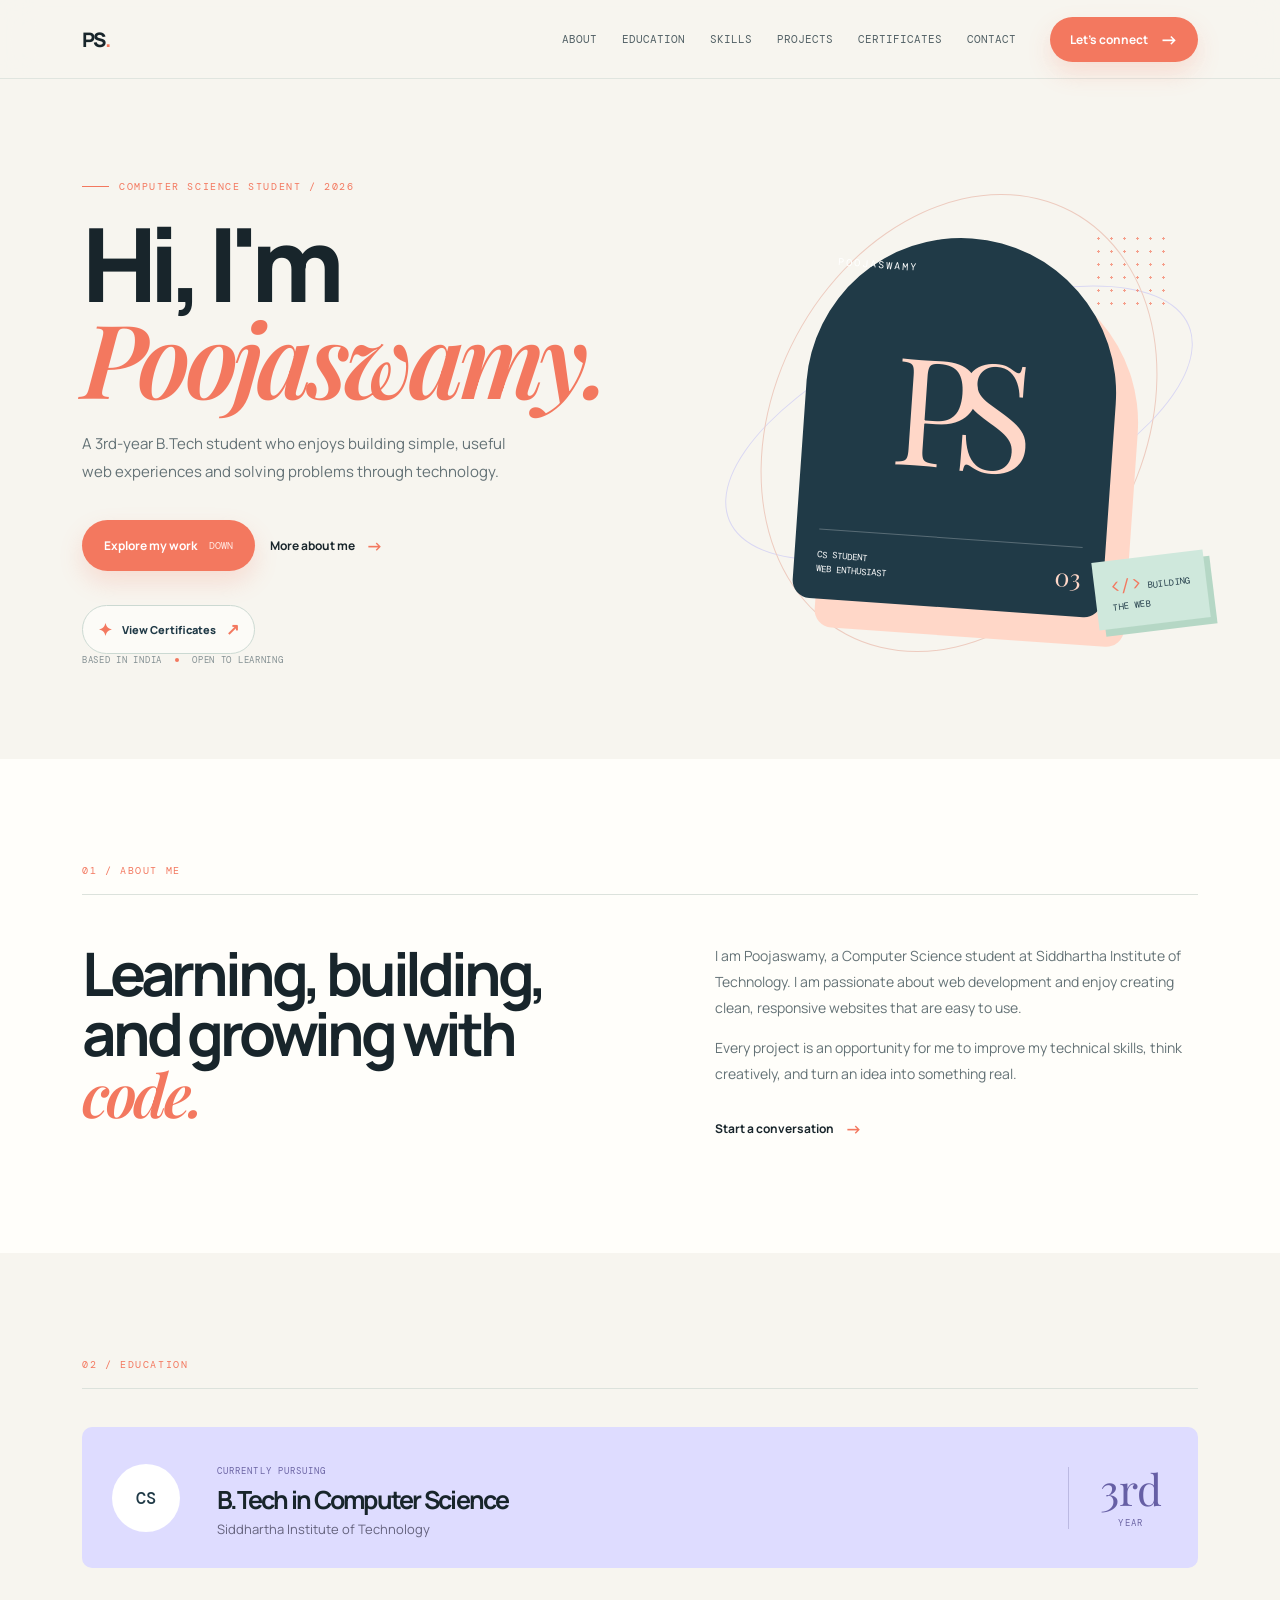
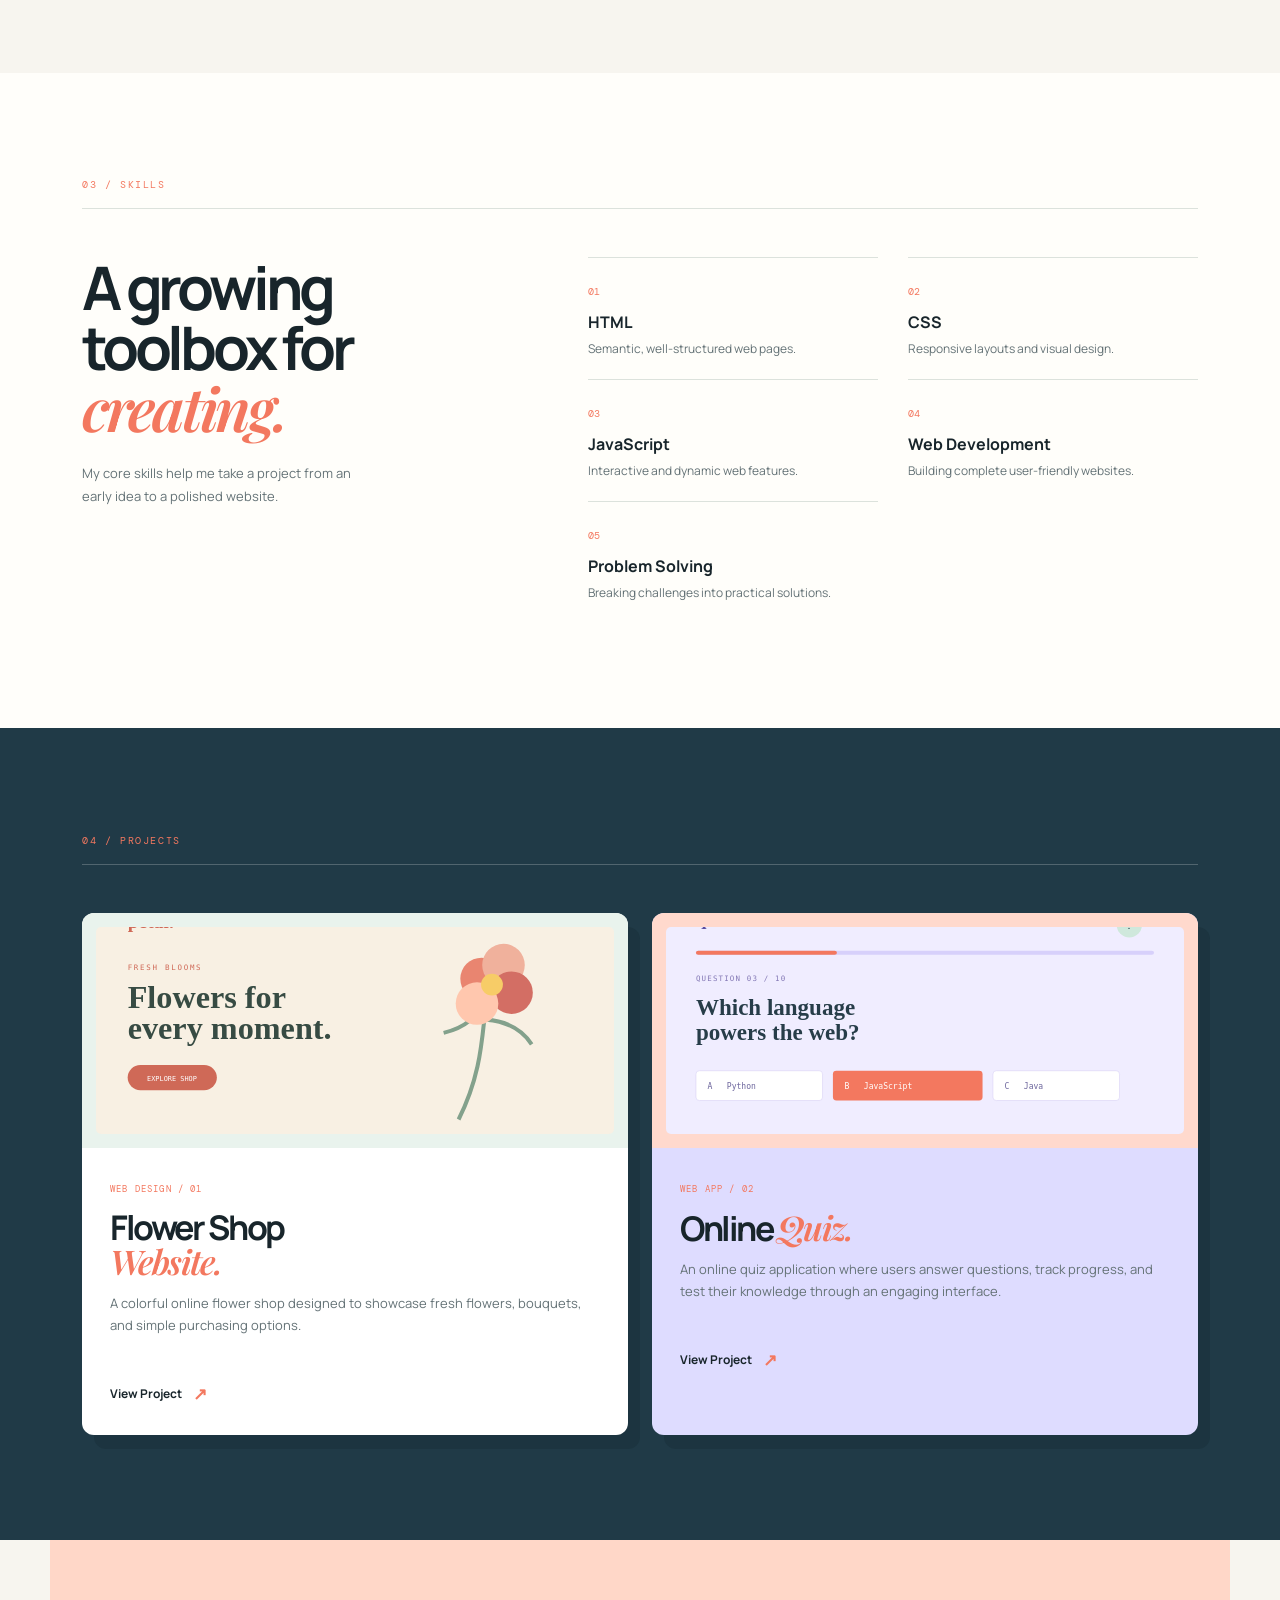
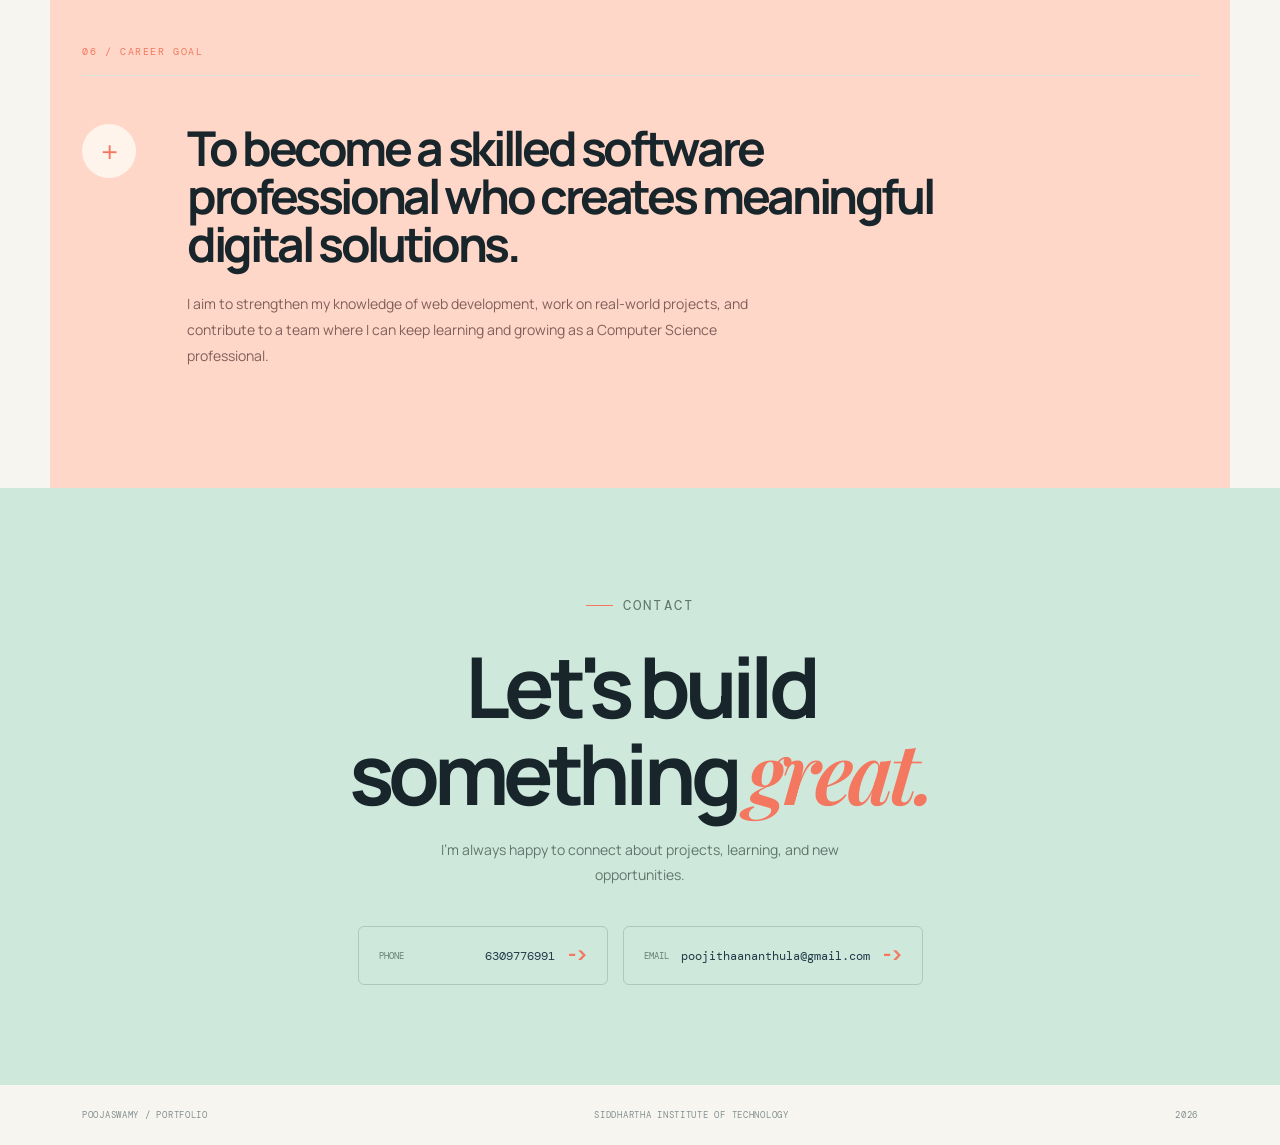
==== index.html @ de9321f5 "Add portfolio site and assets" ====
<!DOCTYPE html>
<html lang="en">
<head>
  <meta charset="UTF-8">
  <meta name="viewport" content="width=device-width, initial-scale=1.0">
  <meta name="description" content="Portfolio of Poojaswamy, B.Tech Computer Science student.">
  <title>Poojaswamy | Computer Science Student</title>
  <link rel="preconnect" href="https://fonts.googleapis.com">
  <link rel="preconnect" href="https://fonts.gstatic.com" crossorigin>
  <link href="https://fonts.googleapis.com/css2?family=DM+Mono:wght@400;500&family=Manrope:wght@400;500;600;700;800&family=Playfair+Display:ital,wght@0,600;0,700;1,600&display=swap" rel="stylesheet">
  <link rel="stylesheet" href="style.css">
  <style>
    .certificates{background:#fff;display:grid;gap:110px;grid-template-columns:.55fr 1.45fr}
    .certificate-content>div>p{color:#66777a;font-size:14px;margin-top:18px;max-width:420px}
    .certificate-gallery{display:grid;gap:18px;grid-template-columns:repeat(2,minmax(0,1fr));margin-top:38px}
    .certificate-upload{background:#eef4f5;border:1px solid #d5e2e5;cursor:pointer;display:block;min-height:225px;overflow:hidden;position:relative}
    .certificate-upload input{height:1px;opacity:0;position:absolute;width:1px}
    .certificate-upload img{display:none;height:100%;left:0;object-fit:cover;position:absolute;top:0;width:100%}
    .certificate-upload.has-image img{display:block}
    .upload-placeholder{align-items:center;color:#526d74;display:flex;flex-direction:column;height:225px;justify-content:center;padding:20px;text-align:center}
    .upload-placeholder b{align-items:center;background:#b7d4df;border-radius:50%;color:#244750;display:flex;font-size:24px;height:48px;justify-content:center;margin-bottom:13px;width:48px}
    .upload-placeholder strong{font-size:13px}.upload-placeholder span{font-family:'DM Mono',monospace;font-size:9px;letter-spacing:.4px;margin-top:4px}
    .certificate-upload.has-image .upload-placeholder{background:linear-gradient(transparent 45%,rgba(23,40,46,.82));bottom:0;color:white;height:74px;justify-content:flex-end;left:0;padding:11px 15px;position:absolute;text-align:left;width:100%;z-index:1}
    .certificate-upload.has-image .upload-placeholder b,.certificate-upload.has-image .upload-placeholder span{display:none}
    .certificate-upload.has-image .upload-placeholder strong{font-size:11px}
    @media(max-width:850px){.certificates{gap:40px;grid-template-columns:1fr}.certificate-content{max-width:760px}}
    @media(max-width:600px){.certificate-gallery{grid-template-columns:1fr}.certificate-upload,.upload-placeholder{min-height:205px;height:205px}}
  </style>
</head>
<body>
  <header class="site-header">
    <nav class="navbar" aria-label="Main navigation">
      <a class="logo" href="#home">PS<span>.</span></a>
      <button class="menu-button" aria-label="Open navigation" aria-expanded="false">Menu</button>
      <div class="nav-links">
        <a href="#about">About</a><a href="#education">Education</a><a href="#skills">Skills</a><a href="#projects">Projects</a><a href="#certificates">Certificates</a><a href="#contact">Contact</a>
      </div>
      <a class="nav-button" href="#contact">Let's connect <span>-></span></a>
    </nav>
  </header>

  <main>
    <section class="hero" id="home">
      <div class="hero-copy reveal">
        <p class="eyebrow"><span></span> COMPUTER SCIENCE STUDENT / 2026</p>
        <h1>Hi, I'm<br><em>Poojaswamy.</em></h1>
        <p class="hero-text">A 3rd-year B.Tech student who enjoys building simple, useful web experiences and solving problems through technology.</p>
        <div class="hero-actions"><a class="primary-button" href="#projects">Explore my work <span>down</span></a><a class="secondary-button" href="#about">More about me <b>-></b></a></div>
        <button class="certificate-button" id="showCertificates" type="button"><span class="button-icon">✦</span> View Certificates <b>↗</b></button>
        <div class="hero-meta"><span>BASED IN INDIA</span><i></i><span>OPEN TO LEARNING</span></div>
      </div>
      <div class="hero-visual reveal delay-one" aria-label="Poojaswamy monogram graphic">
        <div class="orbit orbit-one"></div><div class="orbit orbit-two"></div><div class="dot-grid"></div>
        <div class="profile-card"><p>POOJASWAMY</p><div class="initials">PS</div><div class="profile-footer"><span>CS STUDENT<br>WEB ENTHUSIAST</span><b>03</b></div></div>
        <div class="code-note"><span>&lt;/&gt;</span> BUILDING<br>THE WEB</div>
      </div>
    </section>

    <section class="about section-wrap" id="about">
      <p class="section-label">01 / ABOUT ME</p>
      <div class="about-content"><h2>Learning, building,<br>and growing with <em>code.</em></h2><div><p>I am Poojaswamy, a Computer Science student at Siddhartha Institute of Technology. I am passionate about web development and enjoy creating clean, responsive websites that are easy to use.</p><p>Every project is an opportunity for me to improve my technical skills, think creatively, and turn an idea into something real.</p><a class="text-link" href="#contact">Start a conversation <span>-></span></a></div></div>
    </section>

    <section class="education section-wrap" id="education">
      <p class="section-label">02 / EDUCATION</p>
      <div class="education-card"><div class="education-icon">CS</div><div><span class="program-label">CURRENTLY PURSUING</span><h2>B.Tech in Computer Science</h2><p>Siddhartha Institute of Technology</p></div><div class="year-card"><strong>3rd</strong><span>YEAR</span></div></div>
    </section>

    <section class="skills-section section-wrap" id="skills">
      <p class="section-label">03 / SKILLS</p>
      <div class="skills-layout"><div><h2>A growing toolbox for <em>creating.</em></h2><p class="skills-intro">My core skills help me take a project from an early idea to a polished website.</p></div><div class="skill-list"><article><span>01</span><h3>HTML</h3><p>Semantic, well-structured web pages.</p></article><article><span>02</span><h3>CSS</h3><p>Responsive layouts and visual design.</p></article><article><span>03</span><h3>JavaScript</h3><p>Interactive and dynamic web features.</p></article><article><span>04</span><h3>Web Development</h3><p>Building complete user-friendly websites.</p></article><article><span>05</span><h3>Problem Solving</h3><p>Breaking challenges into practical solutions.</p></article></div></div>
    </section>

    <section class="project-section" id="projects">
      <div class="section-wrap"><p class="section-label">04 / PROJECTS</p><div class="project-cards">
        <article class="project-card"><div class="project-image"><img src="assets/project-flower.svg" alt="Flower Shop Website project preview"></div><div class="project-card-body"><span class="card-kicker">WEB DESIGN / 01</span><h2>Flower Shop<br><em>Website.</em></h2><p>A colorful online flower shop designed to showcase fresh flowers, bouquets, and simple purchasing options.</p><a class="light-link" href="#contact">View Project <span>↗</span></a></div></article>
        <article class="project-card project-card-alt"><div class="project-image"><img src="assets/project-quiz.svg" alt="Online Quiz project preview"></div><div class="project-card-body"><span class="card-kicker">WEB APP / 02</span><h2>Online <em>Quiz.</em></h2><p>An online quiz application where users answer questions, track progress, and test their knowledge through an engaging interface.</p><a class="light-link" href="#contact">View Project <span>↗</span></a></div></article>
      </div></div>
      </div>
    </section>

    <section class="certificates section-wrap is-hidden" id="certificates" aria-hidden="true">
      <p class="section-label">05 / CERTIFICATES</p>
      <div class="certificate-content">
      <div><h2>Learning beyond<br>the <em>classroom.</em></h2><p>Add your certificate images here to keep your achievements in one place. Selected images are previewed instantly in the gallery below.</p></div>
        <div class="certificate-gallery">
          <article class="certificate-card"><label class="certificate-upload has-image"><input type="file" accept="image/*" data-certificate="1"><img src="assets/certificate-web.svg" alt="Web development certificate preview"><span class="upload-placeholder"><b>+</b><strong>Replace picture</strong><span>PNG, JPG, or WEBP</span></span></label><div class="certificate-info"><h3>Web Development</h3><p>Siddhartha Institute of Technology</p><span>Issued · January 2026</span><button class="view-certificate" type="button" data-view="assets/certificate-web.svg" data-title="Web Development">View Certificate <b>↗</b></button></div></article>
          <article class="certificate-card"><label class="certificate-upload has-image"><input type="file" accept="image/*" data-certificate="2"><img src="assets/certificate-javascript.svg" alt="JavaScript certificate preview"><span class="upload-placeholder"><b>+</b><strong>Replace picture</strong><span>PNG, JPG, or WEBP</span></span></label><div class="certificate-info"><h3>JavaScript Fundamentals</h3><p>Online Learning Program</p><span>Issued · February 2026</span><button class="view-certificate" type="button" data-view="assets/certificate-javascript.svg" data-title="JavaScript Fundamentals">View Certificate <b>↗</b></button></div></article>
          <article class="certificate-card"><label class="certificate-upload has-image"><input type="file" accept="image/*" data-certificate="3"><img src="assets/certificate-python.svg" alt="Python certificate preview"><span class="upload-placeholder"><b>+</b><strong>Replace picture</strong><span>PNG, JPG, or WEBP</span></span></label><div class="certificate-info"><h3>Python Programming</h3><p>Computer Science Learning Lab</p><span>Issued · March 2026</span><button class="view-certificate" type="button" data-view="assets/certificate-python.svg" data-title="Python Programming">View Certificate <b>↗</b></button></div></article>
          <article class="certificate-card"><label class="certificate-upload has-image"><input type="file" accept="image/*" data-certificate="4"><img src="assets/certificate-ui.svg" alt="UI design certificate preview"><span class="upload-placeholder"><b>+</b><strong>Replace picture</strong><span>PNG, JPG, or WEBP</span></span></label><div class="certificate-info"><h3>UI / UX Design</h3><p>Creative Practice Academy</p><span>Issued · April 2026</span><button class="view-certificate" type="button" data-view="assets/certificate-ui.svg" data-title="UI / UX Design">View Certificate <b>↗</b></button></div></article>
        </div>
      </div>
    </section>

    <section class="goal section-wrap">
      <p class="section-label">06 / CAREER GOAL</p>
      <div class="goal-content"><div class="goal-mark">+</div><div><h2>To become a skilled software professional who creates meaningful digital solutions.</h2><p>I aim to strengthen my knowledge of web development, work on real-world projects, and contribute to a team where I can keep learning and growing as a Computer Science professional.</p></div></div>
    </section>

    <section class="contact-section" id="contact">
      <p class="eyebrow"><span></span> CONTACT</p>
      <h2>Let's build<br>something <em>great.</em></h2>
      <p>I'm always happy to connect about projects, learning, and new opportunities.</p>
        <div class="contact-details"><a href="tel:6309776991"><small>PHONE</small>6309776991 <b>-></b></a><a href="mailto:poojithaananthula@gmail.com"><small>EMAIL</small>poojithaananthula@gmail.com <b>-></b></a></div>
    </section>
  </main>

  <div class="certificate-modal" id="certificateModal" aria-hidden="true"><div class="modal-backdrop" data-close-modal></div><div class="modal-dialog" role="dialog" aria-modal="true" aria-labelledby="modalTitle"><button class="modal-close" type="button" data-close-modal aria-label="Close certificate preview">×</button><img id="modalImage" alt="Large certificate preview"><h2 id="modalTitle">Certificate</h2></div></div>

  <footer><span>POOJASWAMY / PORTFOLIO</span><span>SIDDHARTHA INSTITUTE OF TECHNOLOGY</span><span>2026</span></footer>
  <script>
    const menuButton = document.querySelector('.menu-button');
    const navLinks = document.querySelector('.nav-links');
    menuButton.addEventListener('click', () => {
      const isOpen = navLinks.classList.toggle('is-open');
      menuButton.setAttribute('aria-expanded', isOpen);
      menuButton.textContent = isOpen ? 'Close' : 'Menu';
    });
    document.querySelectorAll('.nav-links a').forEach(link => link.addEventListener('click', () => {
      navLinks.classList.remove('is-open'); menuButton.textContent = 'Menu'; menuButton.setAttribute('aria-expanded', 'false');
    }));
    document.querySelectorAll('[data-certificate]').forEach(input => input.addEventListener('change', event => {
      const file = event.target.files[0];
      if (!file) return;
      const card = event.target.closest('.certificate-upload');
      const image = card.querySelector('img');
      image.src = URL.createObjectURL(file);
      card.classList.add('has-image');
      card.querySelector('.upload-placeholder strong').textContent = file.name;
      const viewButton = card.closest('.certificate-card').querySelector('.view-certificate');
      viewButton.dataset.view = image.src;
    }));
    const certificateSection = document.querySelector('#certificates');
    const certificateButton = document.querySelector('#showCertificates');
    document.querySelectorAll('a[href="#certificates"]').forEach(link => link.addEventListener('click', event => {
      event.preventDefault();
      certificateButton.click();
    }));
    certificateButton.addEventListener('click', () => {
      certificateSection.classList.remove('is-hidden');
      certificateSection.setAttribute('aria-hidden', 'false');
      certificateSection.scrollIntoView({ behavior: 'smooth', block: 'start' });
      certificateButton.textContent = 'Certificates are open ✓';
      certificateButton.classList.add('is-open');
    });
    const modal = document.querySelector('#certificateModal');
    const modalImage = document.querySelector('#modalImage');
    const modalTitle = document.querySelector('#modalTitle');
    document.querySelectorAll('.view-certificate').forEach(button => button.addEventListener('click', () => {
      modalImage.src = button.dataset.view;
      modalTitle.textContent = button.dataset.title;
      modal.classList.add('is-open');
      modal.setAttribute('aria-hidden', 'false');
    }));
    document.querySelectorAll('[data-close-modal]').forEach(element => element.addEventListener('click', () => {
      modal.classList.remove('is-open');
      modal.setAttribute('aria-hidden', 'true');
    }));
    document.addEventListener('keydown', event => {
      if (event.key === 'Escape') {
        modal.classList.remove('is-open');
        modal.setAttribute('aria-hidden', 'true');
      }
    });
  </script>
</body>
</html>
---- style.css ----
@import url('https://fonts.googleapis.com/css2?family=DM+Mono:wght@400;500&family=Manrope:wght@400;500;600;700;800&family=Playfair+Display:ital,wght@0,600;0,700;1,600&display=swap');

:root {
  --ink: #18252b;
  --muted: #647276;
  --cream: #f7f5ef;
  --paper: #fffefa;
  --line: #dce2dc;
  --coral: #f3785f;
  --peach: #ffd7c8;
  --lavender: #dedcff;
  --mint: #cfe8dc;
  --navy: #203a47;
  --serif: 'Playfair Display', Georgia, serif;
  --sans: 'Manrope', Arial, sans-serif;
  --mono: 'DM Mono', monospace;
}

* { box-sizing: border-box; }
html { scroll-behavior: smooth; }
body { margin: 0; color: var(--ink); background: var(--cream); font-family: var(--sans); }
a { color: inherit; text-decoration: none; }
button { font: inherit; }
.site-header { position: sticky; top: 0; z-index: 20; background: rgba(247,245,239,.9); border-bottom: 1px solid rgba(220,226,220,.85); backdrop-filter: blur(16px); }
.navbar { max-width: 1180px; height: 78px; padding: 0 32px; margin: auto; display: flex; align-items: center; gap: 34px; }
.logo { font-size: 20px; font-weight: 800; letter-spacing: -.08em; margin-right: auto; }
.logo span { color: var(--coral); }
.nav-links { display: flex; align-items: center; gap: 25px; font: 11px var(--mono); text-transform: uppercase; color: #536166; }
.nav-links a { transition: color .2s ease; }
.nav-links a:hover { color: var(--coral); }
.nav-button, .primary-button { display: inline-flex; align-items: center; gap: 12px; background: var(--coral); color: #fff; border: 0; border-radius: 999px; padding: 14px 20px; font-size: 12px; font-weight: 700; box-shadow: 0 11px 25px rgba(243,120,95,.2); transition: transform .25s ease, box-shadow .25s ease; }
.nav-button:hover, .primary-button:hover, .certificate-button:hover { transform: translateY(-3px); box-shadow: 0 15px 30px rgba(243,120,95,.28); }
.nav-button span { font-size: 18px; line-height: 10px; }
.menu-button { display: none; background: none; border: 0; color: var(--ink); font: 11px var(--mono); text-transform: uppercase; }
.hero { max-width: 1180px; min-height: 680px; margin: auto; padding: 100px 32px 92px; display: grid; grid-template-columns: 1fr .82fr; align-items: center; gap: 55px; overflow: hidden; }
.eyebrow, .section-label { color: var(--coral); font: 10px var(--mono); letter-spacing: .16em; }
.eyebrow { display: flex; align-items: center; gap: 10px; }
.eyebrow span { width: 27px; height: 1px; display: inline-block; background: var(--coral); }
h1, h2, h3, p { margin-top: 0; }
h1 { margin: 23px 0 23px; font-size: clamp(57px, 8vw, 105px); line-height: .92; letter-spacing: -.075em; font-weight: 800; }
em { color: var(--coral); font-family: var(--serif); font-weight: 600; letter-spacing: -.055em; }
.hero-text { max-width: 450px; color: var(--muted); line-height: 1.85; font-size: 15px; }
.hero-actions { display: flex; flex-wrap: wrap; align-items: center; gap: 15px; margin: 34px 0 34px; }
.primary-button { padding: 17px 22px; }
.primary-button span { color: #ffe8e1; font: 10px var(--mono); text-transform: uppercase; }
.secondary-button, .text-link, .light-link { display: inline-flex; align-items: center; gap: 11px; border: 0; background: none; color: var(--ink); font-size: 12px; font-weight: 700; }
.secondary-button b, .text-link span, .light-link span { color: var(--coral); font-size: 17px; }
.certificate-button { display: inline-flex; align-items: center; gap: 10px; border: 1px solid #cbd9d2; border-radius: 999px; padding: 12px 15px; background: rgba(255,254,250,.65); color: var(--navy); font-size: 11px; font-weight: 800; cursor: pointer; transition: transform .25s ease, box-shadow .25s ease, background .25s ease; }
.certificate-button .button-icon { color: var(--coral); font-size: 17px; }
.certificate-button b { color: var(--coral); font-size: 16px; }
.certificate-button.is-open { background: var(--mint); border-color: #b9d9ca; }
.hero-meta { display: flex; gap: 13px; align-items: center; color: #849093; font: 9px var(--mono); letter-spacing: .08em; }
.hero-meta i { width: 4px; height: 4px; border-radius: 50%; background: var(--coral); }
.hero-visual { min-height: 455px; position: relative; display: grid; place-items: center; }
.profile-card { position: relative; z-index: 2; width: min(310px, 72vw); height: 370px; padding: 23px; display: flex; flex-direction: column; justify-content: space-between; color: #fff; background: var(--navy); border-radius: 175px 175px 20px 20px; box-shadow: 24px 28px 0 var(--peach); transform: rotate(4deg); }
.profile-card > p { margin: 3px 0 0; font: 10px var(--mono); letter-spacing: .2em; }
.initials { align-self: center; color: var(--peach); font: 150px var(--serif); line-height: .7; letter-spacing: -.18em; transform: translateX(-9px); }
.profile-footer { display: flex; justify-content: space-between; align-items: flex-end; border-top: 1px solid rgba(255,255,255,.25); padding-top: 13px; font: 9px var(--mono); line-height: 1.5; }
.profile-footer b { color: var(--peach); font: 25px var(--serif); }
.orbit { position: absolute; border: 1px solid #d9d7f3; border-radius: 50%; transform: rotate(-23deg); }
.orbit-one { width: 500px; height: 210px; }
.orbit-two { width: 370px; height: 480px; border-color: #edcbbf; transform: rotate(28deg); }
.dot-grid { position: absolute; right: 5%; top: 8%; width: 82px; height: 82px; background-image: radial-gradient(#f3785f 1.3px, transparent 1.3px); background-size: 13px 13px; opacity: .7; }
.code-note { position: absolute; z-index: 3; right: -2%; bottom: 6%; padding: 13px 16px; color: var(--navy); background: var(--mint); font: 9px var(--mono); line-height: 1.6; letter-spacing: .05em; transform: rotate(-7deg); box-shadow: 6px 7px 0 #b5d7c5; }
.code-note span { color: var(--coral); font-size: 17px; }
.section-wrap { max-width: 1180px; margin: auto; padding: 105px 32px; }
.section-label { padding-bottom: 17px; border-bottom: 1px solid var(--line); }
.about { background: var(--paper); max-width: none; padding-left: max(32px, calc((100% - 1116px)/2)); padding-right: max(32px, calc((100% - 1116px)/2)); }
.about-content { display: grid; grid-template-columns: 1.05fr .95fr; gap: 100px; padding-top: 38px; }
h2 { margin-bottom: 23px; font-size: clamp(35px, 5vw, 60px); line-height: 1; letter-spacing: -.07em; }
.about-content p, .project-layout p, .goal-content p, .contact-section > p { color: var(--muted); font-size: 14px; line-height: 1.85; }
.about-content .text-link { margin-top: 17px; }
.education { background: var(--cream); }
.education-card { display: grid; grid-template-columns: 80px 1fr 100px; align-items: center; gap: 25px; margin-top: 38px; padding: 30px; background: var(--lavender); border-radius: 10px; }
.education-icon { display: grid; place-items: center; width: 68px; height: 68px; border-radius: 50%; color: var(--navy); background: #fff; font: 17px var(--mono); font-weight: 500; }
.program-label { color: #6c65a4; font: 9px var(--mono); letter-spacing: .12em; }
.education-card h2 { margin: 8px 0 8px; font-size: 25px; }
.education-card p { margin: 0; color: #65637e; font-size: 13px; }
.year-card { display: flex; flex-direction: column; align-items: center; border-left: 1px solid rgba(75,71,130,.23); padding-left: 25px; }
.year-card strong { font: 43px var(--serif); color: #665fa5; line-height: 1; }
.year-card span { font: 9px var(--mono); color: #6c65a4; margin-top: 7px; letter-spacing: .15em; }
.skills-section { background: var(--paper); max-width: none; padding-left: max(32px, calc((100% - 1116px)/2)); padding-right: max(32px, calc((100% - 1116px)/2)); }
.skills-layout { display: grid; grid-template-columns: .8fr 1.2fr; gap: 100px; padding-top: 38px; }
.skills-layout h2 { max-width: 340px; }
.skills-intro { max-width: 300px; color: var(--muted); font-size: 13px; line-height: 1.8; }
.skill-list { display: grid; grid-template-columns: repeat(2, 1fr); gap: 0 30px; }
.skill-list article { border-top: 1px solid var(--line); padding: 20px 0 22px; }
.skill-list article span { color: var(--coral); font: 10px var(--mono); }
.skill-list h3 { margin: 11px 0 7px; font-size: 16px; }
.skill-list p { color: var(--muted); font-size: 12px; margin: 0; }
.project-section { padding: 1px 0 0; background: var(--navy); color: #fff; }
.project-section .section-label { border-color: rgba(255,255,255,.22); }
.project-layout { display: grid; grid-template-columns: .8fr 1.2fr; gap: 80px; padding-top: 48px; align-items: center; }
.project-layout h2 { font-size: clamp(42px, 5vw, 67px); }
.project-layout p { color: #b9c6c7; max-width: 360px; }
.light-link { color: #fff; margin-top: 18px; }
.project-preview { background: #fff; padding: 10px; border-radius: 8px; box-shadow: 17px 17px 0 rgba(12,30,38,.35); transform: rotate(-2deg); }
.browser-top { height: 29px; display: flex; align-items: center; gap: 5px; padding: 0 10px; background: #eef1ed; color: #849092; font: 8px var(--mono); }
.browser-top i { width: 6px; height: 6px; border-radius: 50%; background: #f38c75; }.browser-top i:nth-child(2) { background: #efcb74; }.browser-top i:nth-child(3) { background: #9bceb0; }.browser-top span { margin-left: 13px; }
.shop-preview { height: 260px; padding: 25px 29px; color: #374b43; background: #f8f0e3; }
.shop-nav { display: flex; justify-content: space-between; font: 9px var(--mono); }.shop-nav b { color: #cf6957; font: 21px var(--serif); }.shop-main { display: flex; justify-content: space-between; align-items: center; height: 190px; }.shop-main small { display: block; color: #cf6957; font: 8px var(--mono); letter-spacing: .15em; }.shop-main strong { display: block; margin: 10px 0 12px; font: 34px/1 var(--serif); }.shop-main em { color: #728e82; font: 10px var(--mono); }.flower-art { position: relative; width: 180px; height: 160px; }.flower-art i { position: absolute; width: 32px; height: 32px; border-radius: 50% 50% 50% 2px; background: #e98570; transform: rotate(25deg); }.flower-art i:nth-child(1) { left: 38px; top: 30px; }.flower-art i:nth-child(2) { left: 73px; top: 14px; background: #f0b19c; transform: rotate(100deg); }.flower-art i:nth-child(3) { left: 102px; top: 50px; background: #d36e64; transform: rotate(190deg); }.flower-art i:nth-child(4) { left: 48px; top: 65px; background: #ffc7ae; transform: rotate(290deg); }.flower-art b { position: absolute; left: 76px; top: 58px; width: 29px; height: 60px; border-right: 2px solid #83a18c; transform: rotate(-22deg); }.flower-art:after { content: ''; position: absolute; left: 77px; top: 103px; width: 50px; height: 23px; border-bottom: 2px solid #83a18c; border-radius: 50%; transform: rotate(-20deg); }
.project-layout-reverse { margin-top: 92px; padding-top: 92px; border-top: 1px solid rgba(255,255,255,.18); }
.quiz-preview { transform: rotate(2deg); }
.quiz-screen { height: 260px; padding: 24px 30px; color: #273d49; background: #f0edff; }
.quiz-brand { color: #594ea2; font: 21px var(--serif); font-weight: 700; }.quiz-brand span { color: var(--coral); }.quiz-progress { height: 5px; margin: 22px 0 18px; overflow: hidden; border-radius: 99px; background: #d7d0fb; }.quiz-progress span { display: block; width: 30%; height: 100%; background: var(--coral); }.quiz-screen small { color: #8378b5; font: 8px var(--mono); letter-spacing: .12em; }.quiz-screen strong { display: block; margin: 9px 0 16px; font: 25px/1.03 var(--serif); }.quiz-options { display: grid; grid-template-columns: repeat(3, 1fr); gap: 8px; }.quiz-options b { padding: 10px 7px; color: #6c659c; border: 1px solid #d7d0f5; border-radius: 5px; font: 9px var(--mono); }.quiz-options .selected { color: #fff; border-color: var(--coral); background: var(--coral); }
.certificates { display: grid; gap: 90px; grid-template-columns: .62fr 1.38fr; background: #fff; }
.certificates.is-hidden { display: none; }
.certificate-content>div>p { color: var(--muted); font-size: 14px; line-height: 1.8; max-width: 420px; }
.certificate-gallery { display: grid; gap: 18px; grid-template-columns: repeat(2, minmax(0,1fr)); margin-top: 38px; }
.certificate-upload { display: block; min-height: 225px; position: relative; overflow: hidden; cursor: pointer; background: #eef4f5; border: 1px solid #d5e2e5; transition: transform .25s ease, box-shadow .25s ease; }
.certificate-upload:hover { transform: translateY(-4px); box-shadow: 8px 8px 0 var(--mint); }
.certificate-upload input { position: absolute; width: 1px; height: 1px; opacity: 0; }
.certificate-upload img { display: none; width: 100%; height: 100%; position: absolute; inset: 0; object-fit: cover; }
.upload-placeholder { display: flex; flex-direction: column; justify-content: center; align-items: center; height: 225px; padding: 20px; color: #526d74; text-align: center; }
.upload-placeholder b { display: flex; align-items: center; justify-content: center; width: 48px; height: 48px; margin-bottom: 13px; border-radius: 50%; color: #244750; background: #b7d4df; font-size: 24px; }
.upload-placeholder strong { font-size: 13px; }.upload-placeholder span { margin-top: 4px; font: 9px var(--mono); letter-spacing: .4px; }
.certificate-upload.has-image img { display: block; }.certificate-upload.has-image .upload-placeholder { position: absolute; z-index: 1; bottom: 0; left: 0; width: 100%; height: 74px; justify-content: flex-end; align-items: flex-start; padding: 11px 15px; color: #fff; background: linear-gradient(transparent 45%, rgba(23,40,46,.82)); text-align: left; }.certificate-upload.has-image .upload-placeholder b, .certificate-upload.has-image .upload-placeholder span { display: none; }.certificate-upload.has-image .upload-placeholder strong { font-size: 11px; }
.goal { background: var(--peach); }.goal-content { display: grid; grid-template-columns: 70px 1fr; gap: 35px; align-items: start; padding-top: 38px; }.goal-mark { display: grid; place-items: center; width: 54px; height: 54px; border-radius: 50%; color: var(--coral); background: #fff4ec; font-size: 30px; }.goal-content h2 { max-width: 760px; font-size: clamp(30px, 4vw, 48px); }.goal-content p { max-width: 600px; color: #805f59; }
.contact-section { padding: 105px 32px 100px; text-align: center; background: var(--mint); }.contact-section .eyebrow { justify-content: center; }.contact-section h2 { margin: 25px 0 22px; font-size: clamp(48px, 7vw, 84px); }.contact-section > p { max-width: 440px; margin: 0 auto; color: #5e766e; }.contact-details { display: flex; justify-content: center; flex-wrap: wrap; gap: 15px; margin-top: 38px; }.contact-details a { min-width: 250px; display: flex; align-items: center; gap: 12px; padding: 18px 20px; border: 1px solid rgba(64,108,91,.25); border-radius: 6px; color: var(--navy); font: 12px var(--mono); text-align: left; transition: background .2s ease, transform .2s ease; }.contact-details a:hover { background: rgba(255,255,255,.45); transform: translateY(-3px); }.contact-details small { display: block; margin-right: auto; color: #658077; font-size: 9px; }.contact-details b { color: var(--coral); font-size: 16px; }
footer { max-width: 1180px; margin: auto; padding: 24px 32px; display: flex; justify-content: space-between; gap: 15px; color: #839092; font: 9px var(--mono); letter-spacing: .08em; }
.reveal { animation: rise .8s both; }.delay-one { animation-delay: .14s; }@keyframes rise { from { opacity: 0; transform: translateY(18px); } to { opacity: 1; transform: translateY(0); } }
@media (max-width: 850px) { .nav-button { display: none; }.menu-button { display: block; }.nav-links { display: none; position: absolute; top: 77px; left: 0; right: 0; flex-direction: column; align-items: stretch; gap: 0; padding: 10px 32px 25px; background: var(--cream); border-bottom: 1px solid var(--line); }.nav-links.is-open { display: flex; }.nav-links a { padding: 13px 0; }.hero { grid-template-columns: 1fr; padding-top: 70px; }.hero-visual { min-height: 420px; max-width: 560px; width: 100%; margin: auto; }.about-content, .skills-layout, .project-layout, .certificates { grid-template-columns: 1fr; gap: 40px; }.skill-list { max-width: 700px; }.project-preview { max-width: 650px; }.certificates { padding-top: 75px; padding-bottom: 75px; }.certificate-content { max-width: 760px; } }
@media (max-width: 600px) { .navbar, .hero, .section-wrap { padding-left: 20px; padding-right: 20px; }.hero { min-height: auto; padding-top: 60px; padding-bottom: 72px; }.hero-meta { flex-wrap: wrap; }.profile-card { height: 330px; }.initials { font-size: 125px; }.orbit-one { width: 350px; }.orbit-two { width: 280px; height: 390px; }.code-note { right: -1%; }.education-card { grid-template-columns: 58px 1fr; gap: 16px; padding: 20px; }.education-icon { width: 52px; height: 52px; font-size: 14px; }.education-card h2 { font-size: 19px; }.year-card { grid-column: 2; align-items: flex-start; border-left: 0; border-top: 1px solid rgba(75,71,130,.23); padding: 14px 0 0; flex-direction: row; gap: 8px; }.year-card strong { font-size: 30px; }.year-card span { margin-top: 13px; }.skill-list { grid-template-columns: 1fr; }.shop-preview { height: 280px; padding: 19px; }.shop-main strong { font-size: 26px; }.flower-art { transform: scale(.75); transform-origin: right center; margin-left: -30px; }.goal-content { grid-template-columns: 1fr; gap: 16px; }.certificate-gallery { grid-template-columns: 1fr; }.contact-details a { min-width: min(100%, 320px); }.contact-section { padding-left: 20px; padding-right: 20px; } footer { flex-direction: column; padding-left: 20px; padding-right: 20px; } }
@media (prefers-reduced-motion: reduce) { *, *::before, *::after { scroll-behavior: auto !important; animation-duration: .01ms !important; transition-duration: .01ms !important; } }

/* Project cards and certificate detail views */
.project-cards { display: grid; grid-template-columns: repeat(2, minmax(0, 1fr)); gap: 24px; padding-top: 38px; }
.project-card { overflow: hidden; color: var(--ink); border-radius: 12px; background: #fff; box-shadow: 12px 14px 0 rgba(12,30,38,.2); transition: transform .3s ease, box-shadow .3s ease; }
.project-card:hover { transform: translateY(-8px); box-shadow: 12px 21px 0 rgba(12,30,38,.2); }
.project-card-alt { background: var(--lavender); }.project-image { height: 235px; padding: 14px; background: #e9f3ed; }.project-card-alt .project-image { background: #ffd9cd; }.project-image img { width: 100%; height: 100%; display: block; object-fit: cover; border-radius: 5px; }.project-card-body { padding: 27px 28px 30px; }.card-kicker { color: var(--coral); font: 9px var(--mono); letter-spacing: .13em; }.project-card h2 { margin: 13px 0; font-size: 34px; }.project-card p { min-height: 53px; margin-bottom: 19px; color: var(--muted); font-size: 13px; line-height: 1.7; }.project-card .light-link { color: var(--ink); }
.certificate-card { overflow: hidden; border: 1px solid var(--line); background: var(--paper); }.certificate-card .certificate-upload { border: 0; border-bottom: 1px solid var(--line); }.certificate-info { padding: 18px; }.certificate-info h3 { margin: 0 0 7px; font-size: 15px; }.certificate-info p { margin: 0 0 8px; color: var(--muted); font-size: 11px; line-height: 1.5; }.certificate-info > span { color: #8b9697; font: 9px var(--mono); }.view-certificate { display: flex; align-items: center; justify-content: space-between; width: 100%; margin-top: 17px; padding: 11px 12px; color: var(--navy); border: 1px solid #cbd9d2; border-radius: 4px; background: #fff; cursor: pointer; font-size: 11px; font-weight: 800; transition: background .2s ease, color .2s ease; }.view-certificate:hover { color: #fff; border-color: var(--coral); background: var(--coral); }.view-certificate b { color: var(--coral); font-size: 15px; }.view-certificate:hover b { color: #fff; }
.certificate-modal { display: none; position: fixed; z-index: 50; inset: 0; place-items: center; padding: 24px; }.certificate-modal.is-open { display: grid; }.modal-backdrop { position: absolute; inset: 0; background: rgba(24,37,43,.8); backdrop-filter: blur(6px); }.modal-dialog { position: relative; z-index: 1; width: min(850px, 100%); padding: 20px; border-radius: 10px; background: var(--paper); box-shadow: 0 25px 70px rgba(0,0,0,.3); animation: rise .25s both; }.modal-dialog img { width: 100%; max-height: 72vh; display: block; object-fit: contain; }.modal-dialog h2 { margin: 15px 0 0; font-size: 22px; }.modal-close { position: absolute; z-index: 2; top: 8px; right: 11px; width: 35px; height: 35px; border: 0; border-radius: 50%; color: var(--navy); background: #fff; cursor: pointer; font-size: 25px; line-height: 1; }
@media (max-width: 850px) { .project-cards { grid-template-columns: 1fr; } }
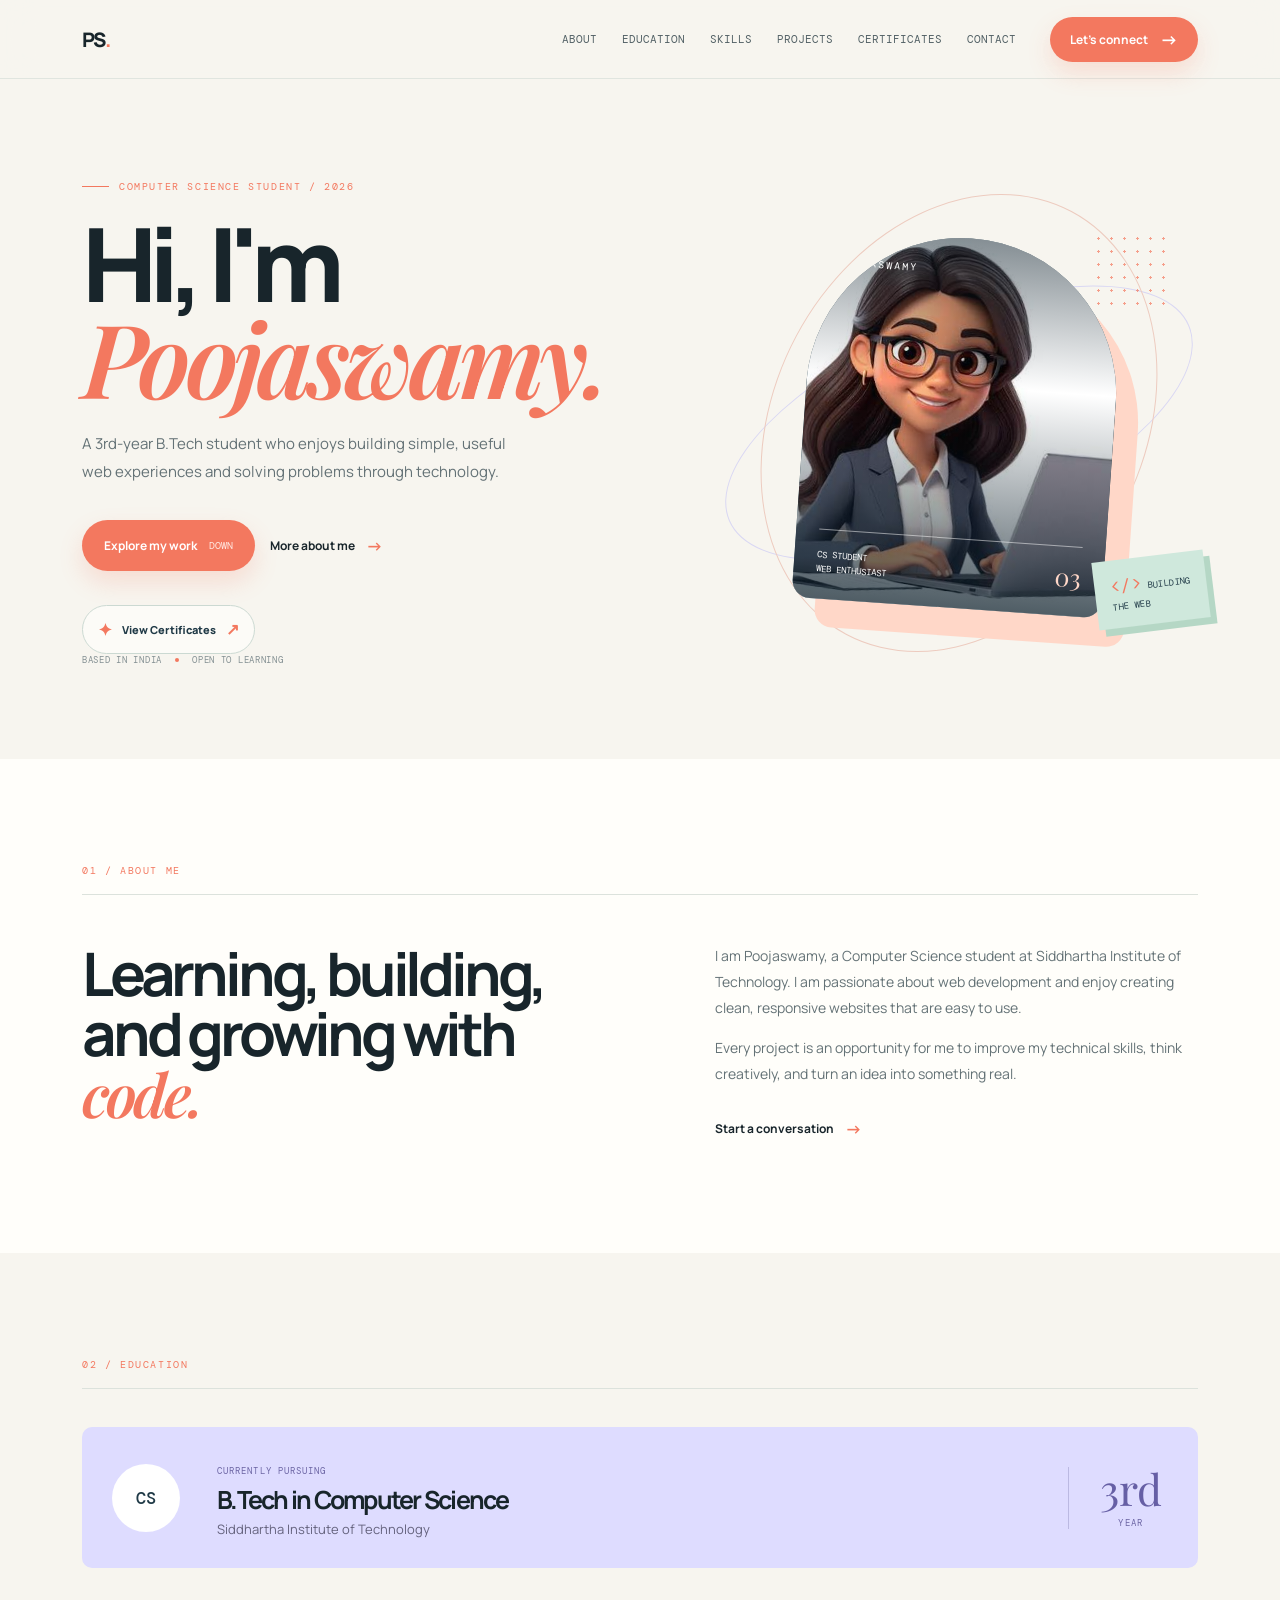
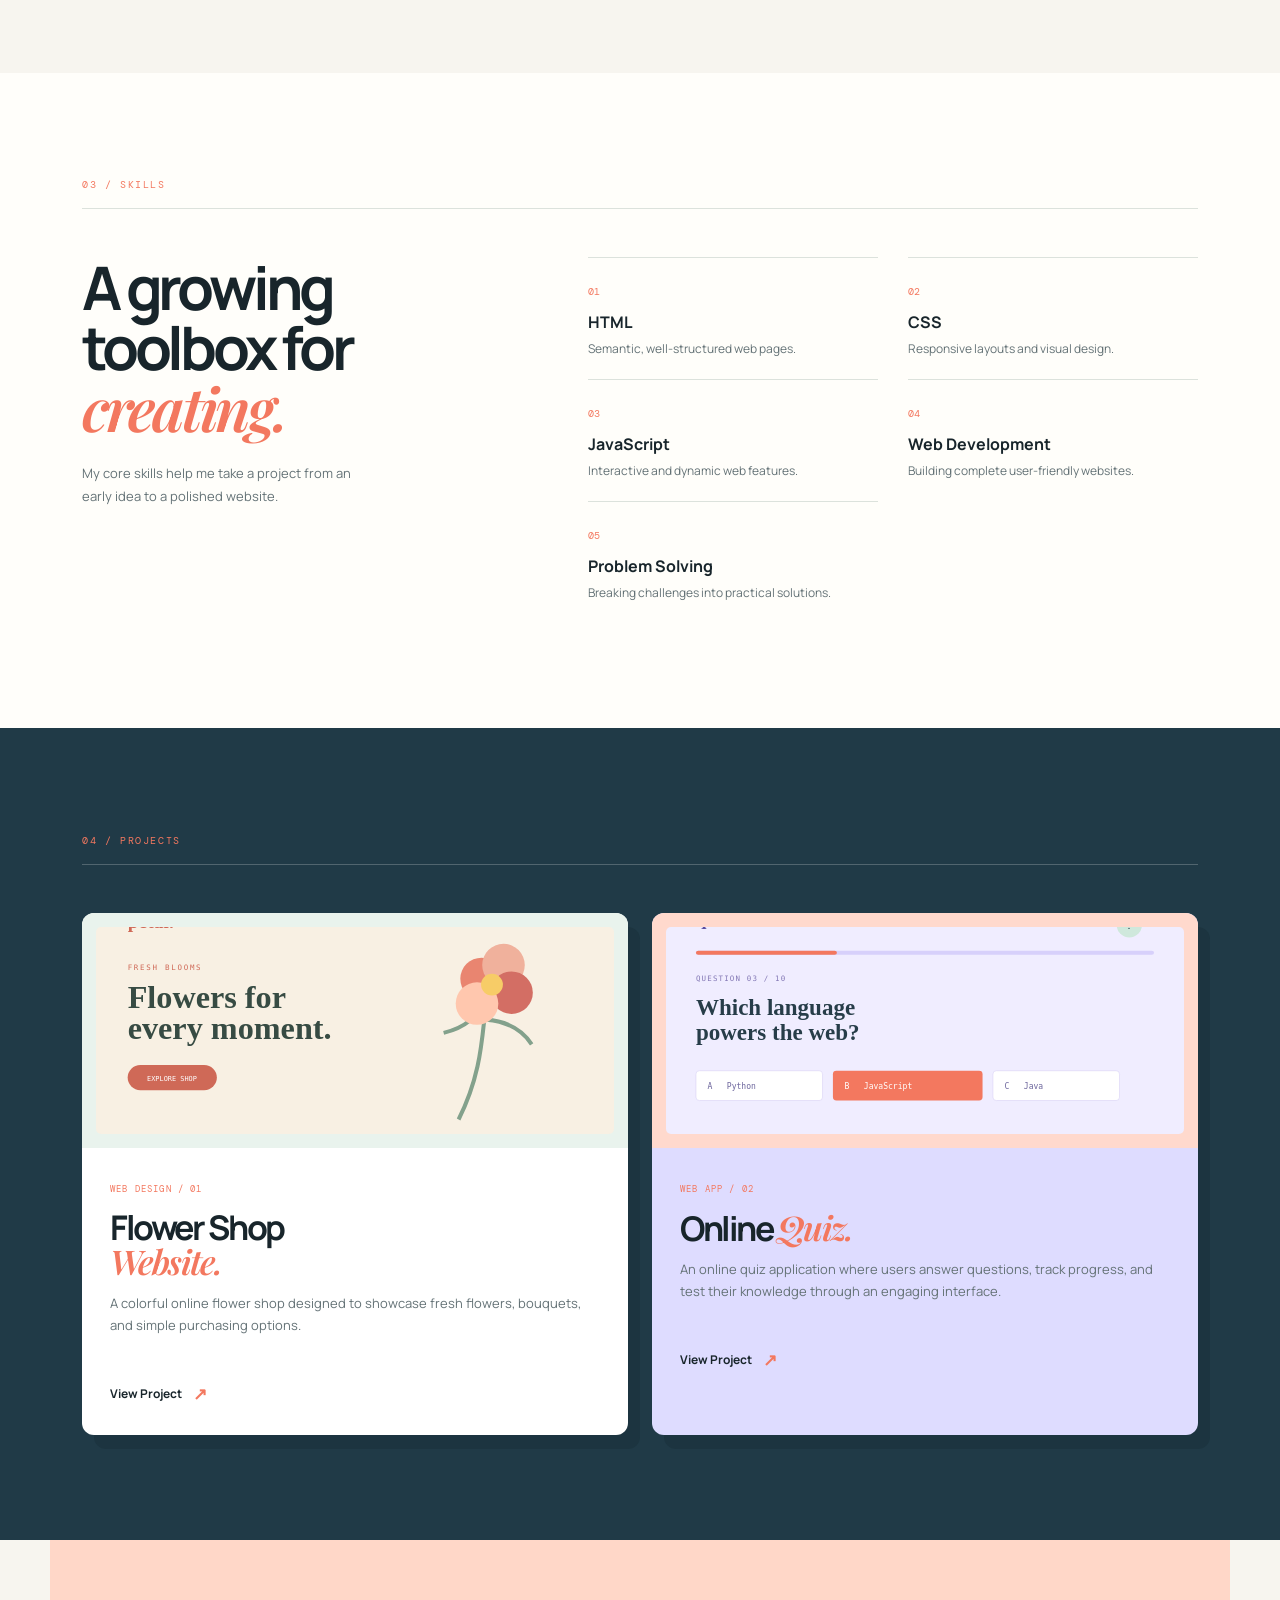
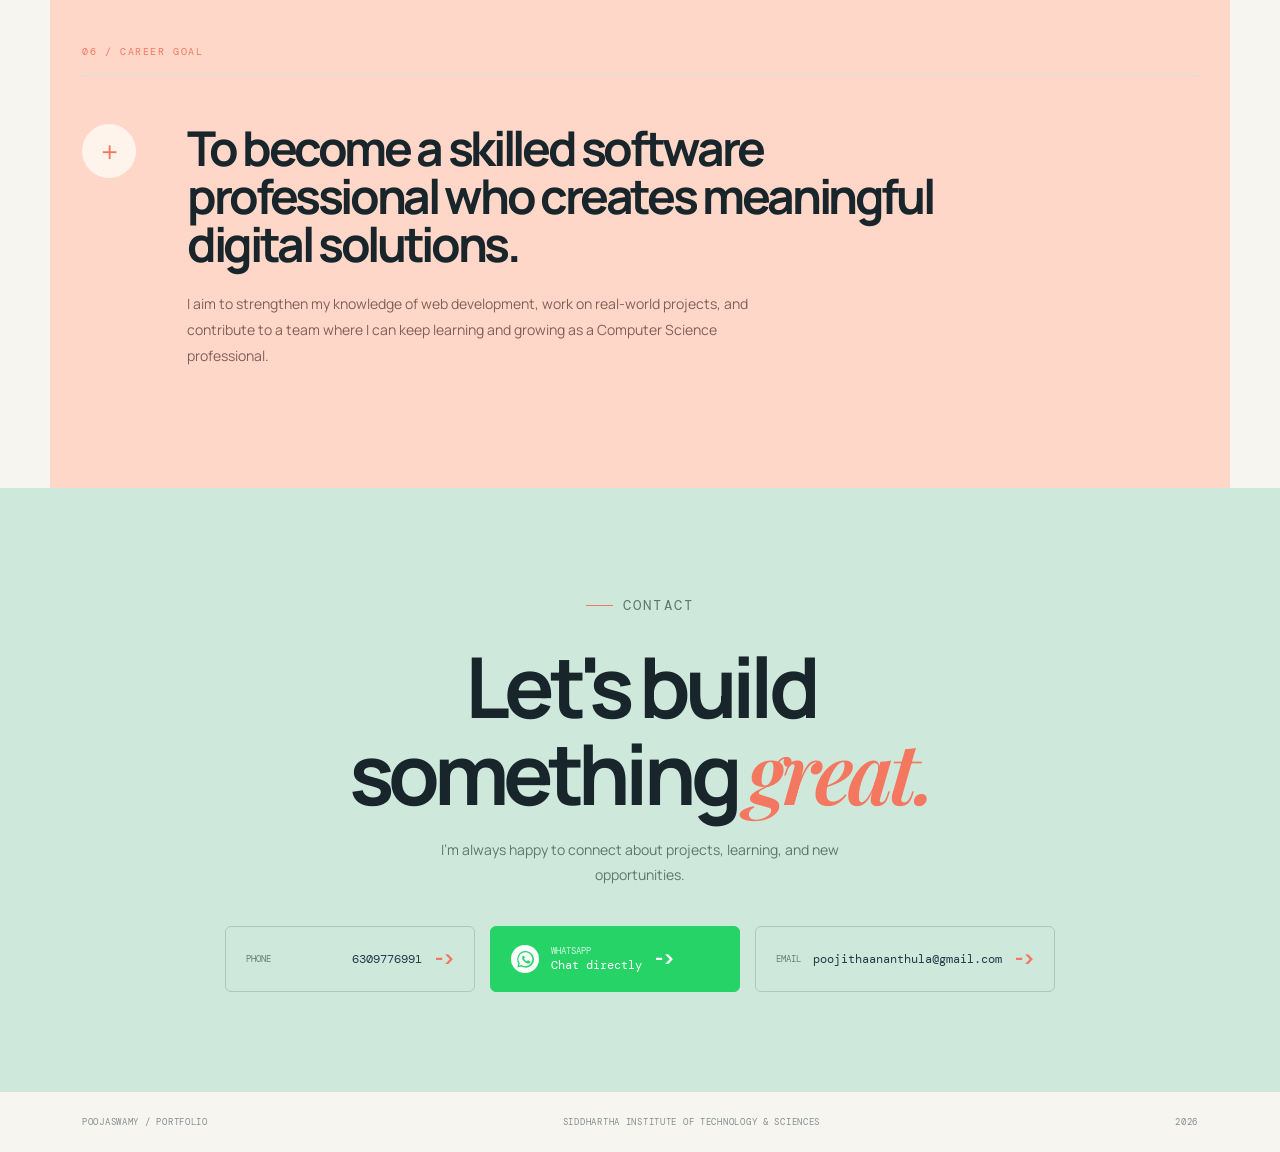
==== commit 80511cb3: "Initial portfolio website" ====
--- a/index.html
+++ b/index.html
@@ -4,7 +4,7 @@
   <meta charset="UTF-8">
   <meta name="viewport" content="width=device-width, initial-scale=1.0">
   <meta name="description" content="Portfolio of Poojaswamy, B.Tech Computer Science student.">
-  <title>Poojaswamy | Computer Science Student</title>
+  <title>PoojaSwamy | Computer Science Student</title>
   <link rel="preconnect" href="https://fonts.googleapis.com">
   <link rel="preconnect" href="https://fonts.gstatic.com" crossorigin>
   <link href="https://fonts.googleapis.com/css2?family=DM+Mono:wght@400;500&family=Manrope:wght@400;500;600;700;800&family=Playfair+Display:ital,wght@0,600;0,700;1,600&display=swap" rel="stylesheet">
@@ -12,19 +12,11 @@
   <style>
     .certificates{background:#fff;display:grid;gap:110px;grid-template-columns:.55fr 1.45fr}
     .certificate-content>div>p{color:#66777a;font-size:14px;margin-top:18px;max-width:420px}
-    .certificate-gallery{display:grid;gap:18px;grid-template-columns:repeat(2,minmax(0,1fr));margin-top:38px}
-    .certificate-upload{background:#eef4f5;border:1px solid #d5e2e5;cursor:pointer;display:block;min-height:225px;overflow:hidden;position:relative}
-    .certificate-upload input{height:1px;opacity:0;position:absolute;width:1px}
-    .certificate-upload img{display:none;height:100%;left:0;object-fit:cover;position:absolute;top:0;width:100%}
-    .certificate-upload.has-image img{display:block}
-    .upload-placeholder{align-items:center;color:#526d74;display:flex;flex-direction:column;height:225px;justify-content:center;padding:20px;text-align:center}
-    .upload-placeholder b{align-items:center;background:#b7d4df;border-radius:50%;color:#244750;display:flex;font-size:24px;height:48px;justify-content:center;margin-bottom:13px;width:48px}
-    .upload-placeholder strong{font-size:13px}.upload-placeholder span{font-family:'DM Mono',monospace;font-size:9px;letter-spacing:.4px;margin-top:4px}
-    .certificate-upload.has-image .upload-placeholder{background:linear-gradient(transparent 45%,rgba(23,40,46,.82));bottom:0;color:white;height:74px;justify-content:flex-end;left:0;padding:11px 15px;position:absolute;text-align:left;width:100%;z-index:1}
-    .certificate-upload.has-image .upload-placeholder b,.certificate-upload.has-image .upload-placeholder span{display:none}
-    .certificate-upload.has-image .upload-placeholder strong{font-size:11px}
+    .certificate-gallery{display:flex;flex-direction:column;gap:18px;margin-top:38px}
+    .certificate-image{background:#eef4f5;border:1px solid #d5e2e5;display:block;height:225px;overflow:hidden}
+    .certificate-image img{display:block;height:100%;object-fit:cover;width:100%}
     @media(max-width:850px){.certificates{gap:40px;grid-template-columns:1fr}.certificate-content{max-width:760px}}
-    @media(max-width:600px){.certificate-gallery{grid-template-columns:1fr}.certificate-upload,.upload-placeholder{min-height:205px;height:205px}}
+    @media(max-width:600px){.certificate-image{height:205px}}
   </style>
 </head>
 <body>
@@ -51,7 +43,15 @@
       </div>
       <div class="hero-visual reveal delay-one" aria-label="Poojaswamy monogram graphic">
         <div class="orbit orbit-one"></div><div class="orbit orbit-two"></div><div class="dot-grid"></div>
-        <div class="profile-card"><p>POOJASWAMY</p><div class="initials">PS</div><div class="profile-footer"><span>CS STUDENT<br>WEB ENTHUSIAST</span><b>03</b></div></div>
+        <div class="profile-card">
+  <img class="profile-image" src="img/MY IMAGE.jpg" alt="Poojaswamy working on a laptop">
+  <p>POOJASWAMY</p>
+  <div class="profile-footer">
+    <span>CS STUDENT<br>WEB ENTHUSIAST</span>
+    <b>03</b>
+  </div>
+</div>
+
         <div class="code-note"><span>&lt;/&gt;</span> BUILDING<br>THE WEB</div>
       </div>
     </section>
@@ -82,12 +82,12 @@
     <section class="certificates section-wrap is-hidden" id="certificates" aria-hidden="true">
       <p class="section-label">05 / CERTIFICATES</p>
       <div class="certificate-content">
-      <div><h2>Learning beyond<br>the <em>classroom.</em></h2><p>Add your certificate images here to keep your achievements in one place. Selected images are previewed instantly in the gallery below.</p></div>
+      <div><h2>Learning beyond<br>the <em>classroom.</em></h2><p>A collection of certificates that reflect my learning and achievements.</p></div>
         <div class="certificate-gallery">
-          <article class="certificate-card"><label class="certificate-upload has-image"><input type="file" accept="image/*" data-certificate="1"><img src="assets/certificate-web.svg" alt="Web development certificate preview"><span class="upload-placeholder"><b>+</b><strong>Replace picture</strong><span>PNG, JPG, or WEBP</span></span></label><div class="certificate-info"><h3>Web Development</h3><p>Siddhartha Institute of Technology</p><span>Issued · January 2026</span><button class="view-certificate" type="button" data-view="assets/certificate-web.svg" data-title="Web Development">View Certificate <b>↗</b></button></div></article>
-          <article class="certificate-card"><label class="certificate-upload has-image"><input type="file" accept="image/*" data-certificate="2"><img src="assets/certificate-javascript.svg" alt="JavaScript certificate preview"><span class="upload-placeholder"><b>+</b><strong>Replace picture</strong><span>PNG, JPG, or WEBP</span></span></label><div class="certificate-info"><h3>JavaScript Fundamentals</h3><p>Online Learning Program</p><span>Issued · February 2026</span><button class="view-certificate" type="button" data-view="assets/certificate-javascript.svg" data-title="JavaScript Fundamentals">View Certificate <b>↗</b></button></div></article>
-          <article class="certificate-card"><label class="certificate-upload has-image"><input type="file" accept="image/*" data-certificate="3"><img src="assets/certificate-python.svg" alt="Python certificate preview"><span class="upload-placeholder"><b>+</b><strong>Replace picture</strong><span>PNG, JPG, or WEBP</span></span></label><div class="certificate-info"><h3>Python Programming</h3><p>Computer Science Learning Lab</p><span>Issued · March 2026</span><button class="view-certificate" type="button" data-view="assets/certificate-python.svg" data-title="Python Programming">View Certificate <b>↗</b></button></div></article>
-          <article class="certificate-card"><label class="certificate-upload has-image"><input type="file" accept="image/*" data-certificate="4"><img src="assets/certificate-ui.svg" alt="UI design certificate preview"><span class="upload-placeholder"><b>+</b><strong>Replace picture</strong><span>PNG, JPG, or WEBP</span></span></label><div class="certificate-info"><h3>UI / UX Design</h3><p>Creative Practice Academy</p><span>Issued · April 2026</span><button class="view-certificate" type="button" data-view="assets/certificate-ui.svg" data-title="UI / UX Design">View Certificate <b>↗</b></button></div></article>
+          <article class="certificate-card"><div class="certificate-image"><img src="img/1.jpeg" alt="Web development certificate"></div><div class="certificate-info"><h3>Web Development</h3><p>IBM Skills Build</p><span>Issued · January 2026</span><button class="view-certificate" type="button" data-view="img/1.jpeg" data-title="Web Development">View Certificate <b>↗</b></button></div></article>
+          <article class="certificate-card"><div class="certificate-image"><img src="img/2.jpeg" alt="JavaScript fundamentals certificate"></div><div class="certificate-info"><h3>JavaScript Fundamentals</h3><p>Online Learning Program</p><span>Issued · February 2026</span><button class="view-certificate" type="button" data-view="img/2.jpeg" data-title="JavaScript Fundamentals">View Certificate <b>↗</b></button></div></article>
+          <article class="certificate-card"><div class="certificate-image"><img src="img/3.png" alt="Python programming certificate"></div><div class="certificate-info"><h3>Python Programming</h3><p>Computer Science Learning Lab</p><span>Issued · March 2026</span><button class="view-certificate" type="button" data-view="assets/certificate-python.svg" data-title="Python Programming">View Certificate <b>↗</b></button></div></article>
+          <article class="certificate-card"><div class="certificate-image"><img src="img/4.png" alt="UI and UX design certificate"></div><div class="certificate-info"><h3>UI / UX Design</h3><p>Creative Practice Academy</p><span>Issued · April 2026</span><button class="view-certificate" type="button" data-view="assets/certificate-ui.svg" data-title="UI / UX Design">View Certificate <b>↗</b></button></div></article>
         </div>
       </div>
     </section>
@@ -101,13 +101,13 @@
       <p class="eyebrow"><span></span> CONTACT</p>
       <h2>Let's build<br>something <em>great.</em></h2>
       <p>I'm always happy to connect about projects, learning, and new opportunities.</p>
-        <div class="contact-details"><a href="tel:6309776991"><small>PHONE</small>6309776991 <b>-></b></a><a href="mailto:poojithaananthula@gmail.com"><small>EMAIL</small>poojithaananthula@gmail.com <b>-></b></a></div>
+        <div class="contact-details"><a href="tel:6309776991"><small>PHONE</small>6309776991 <b>-></b></a><a class="whatsapp-link" href="https://wa.me/916309776991" target="_blank" rel="noopener noreferrer" aria-label="Chat with Poojaswamy on WhatsApp"><span class="whatsapp-icon" aria-hidden="true"><svg viewBox="0 0 32 32" focusable="false"><path d="M16 3.2a12.6 12.6 0 0 0-10.8 19l-1.7 6.1 6.3-1.7A12.6 12.6 0 1 0 16 3.2Zm0 22.9c-2 0-3.9-.5-5.6-1.5l-.4-.2-3.7 1 1-3.6-.3-.4A10.6 10.6 0 1 1 16 26.1Zm5.8-7.9c-.3-.1-1.7-.8-2-.9-.3-.1-.5-.1-.7.2-.2.3-.8.9-.9 1.1-.2.2-.3.2-.6.1-1.7-.8-2.9-2.1-3.7-3.7-.2-.3 0-.5.1-.6l.5-.6c.2-.2.2-.4.3-.6.1-.2 0-.5 0-.6l-.9-2c-.2-.4-.4-.4-.6-.4h-.5c-.3 0-.6.1-.8.4-.3.3-1.1 1.1-1.1 2.7s1.1 3.1 1.2 3.3c.2.2 2.2 3.4 5.3 4.8.7.3 1.3.5 1.8.7.8.2 1.5.2 2.1.1.6-.1 1.7-.7 2-1.4.2-.7.2-1.3.2-1.4-.1-.2-.3-.3-.6-.5Z"/></svg></span><span><small>WHATSAPP</small>Chat directly</span><b>-></b></a><a href="mailto:poojithaananthula@gmail.com"><small>EMAIL</small>poojithaananthula@gmail.com <b>-></b></a></div>
     </section>
   </main>
 
   <div class="certificate-modal" id="certificateModal" aria-hidden="true"><div class="modal-backdrop" data-close-modal></div><div class="modal-dialog" role="dialog" aria-modal="true" aria-labelledby="modalTitle"><button class="modal-close" type="button" data-close-modal aria-label="Close certificate preview">×</button><img id="modalImage" alt="Large certificate preview"><h2 id="modalTitle">Certificate</h2></div></div>
 
-  <footer><span>POOJASWAMY / PORTFOLIO</span><span>SIDDHARTHA INSTITUTE OF TECHNOLOGY</span><span>2026</span></footer>
+  <footer><span>POOJASWAMY / PORTFOLIO</span><span>SIDDHARTHA INSTITUTE OF TECHNOLOGY & SCIENCES</span><span>2026</span></footer>
   <script>
     const menuButton = document.querySelector('.menu-button');
     const navLinks = document.querySelector('.nav-links');
@@ -118,17 +118,6 @@
     });
     document.querySelectorAll('.nav-links a').forEach(link => link.addEventListener('click', () => {
       navLinks.classList.remove('is-open'); menuButton.textContent = 'Menu'; menuButton.setAttribute('aria-expanded', 'false');
-    }));
-    document.querySelectorAll('[data-certificate]').forEach(input => input.addEventListener('change', event => {
-      const file = event.target.files[0];
-      if (!file) return;
-      const card = event.target.closest('.certificate-upload');
-      const image = card.querySelector('img');
-      image.src = URL.createObjectURL(file);
-      card.classList.add('has-image');
-      card.querySelector('.upload-placeholder strong').textContent = file.name;
-      const viewButton = card.closest('.certificate-card').querySelector('.view-certificate');
-      viewButton.dataset.view = image.src;
     }));
     const certificateSection = document.querySelector('#certificates');
     const certificateButton = document.querySelector('#showCertificates');
--- a/style.css
+++ b/style.css
@@ -52,10 +52,12 @@
 .hero-meta { display: flex; gap: 13px; align-items: center; color: #849093; font: 9px var(--mono); letter-spacing: .08em; }
 .hero-meta i { width: 4px; height: 4px; border-radius: 50%; background: var(--coral); }
 .hero-visual { min-height: 455px; position: relative; display: grid; place-items: center; }
-.profile-card { position: relative; z-index: 2; width: min(310px, 72vw); height: 370px; padding: 23px; display: flex; flex-direction: column; justify-content: space-between; color: #fff; background: var(--navy); border-radius: 175px 175px 20px 20px; box-shadow: 24px 28px 0 var(--peach); transform: rotate(4deg); }
+.profile-card { position: relative; z-index: 2; width: min(310px, 72vw); height: 370px; padding: 23px; display: flex; flex-direction: column; justify-content: space-between; overflow: hidden; color: #fff; background: var(--navy); border-radius: 175px 175px 20px 20px; box-shadow: 24px 28px 0 var(--peach); transform: rotate(4deg); }
+.profile-image { position: absolute; inset: 0; width: 100%; height: 100%; object-fit: cover; object-position: center; }
+.profile-card::after { content: ""; position: absolute; inset: 0; background: linear-gradient(180deg, rgba(12,31,42,.5), transparent 40%, rgba(12,31,42,.72)); }
+.profile-card > p, .profile-footer { position: relative; z-index: 1; }
 .profile-card > p { margin: 3px 0 0; font: 10px var(--mono); letter-spacing: .2em; }
-.initials { align-self: center; color: var(--peach); font: 150px var(--serif); line-height: .7; letter-spacing: -.18em; transform: translateX(-9px); }
-.profile-footer { display: flex; justify-content: space-between; align-items: flex-end; border-top: 1px solid rgba(255,255,255,.25); padding-top: 13px; font: 9px var(--mono); line-height: 1.5; }
+.profile-footer { display: flex; justify-content: space-between; align-items: flex-end; border-top: 1px solid rgba(255,255,255,.5); padding-top: 13px; font: 9px var(--mono); line-height: 1.5; }
 .profile-footer b { color: var(--peach); font: 25px var(--serif); }
 .orbit { position: absolute; border: 1px solid #d9d7f3; border-radius: 50%; transform: rotate(-23deg); }
 .orbit-one { width: 500px; height: 210px; }
@@ -106,21 +108,18 @@
 .certificates { display: grid; gap: 90px; grid-template-columns: .62fr 1.38fr; background: #fff; }
 .certificates.is-hidden { display: none; }
 .certificate-content>div>p { color: var(--muted); font-size: 14px; line-height: 1.8; max-width: 420px; }
-.certificate-gallery { display: grid; gap: 18px; grid-template-columns: repeat(2, minmax(0,1fr)); margin-top: 38px; }
-.certificate-upload { display: block; min-height: 225px; position: relative; overflow: hidden; cursor: pointer; background: #eef4f5; border: 1px solid #d5e2e5; transition: transform .25s ease, box-shadow .25s ease; }
-.certificate-upload:hover { transform: translateY(-4px); box-shadow: 8px 8px 0 var(--mint); }
-.certificate-upload input { position: absolute; width: 1px; height: 1px; opacity: 0; }
-.certificate-upload img { display: none; width: 100%; height: 100%; position: absolute; inset: 0; object-fit: cover; }
-.upload-placeholder { display: flex; flex-direction: column; justify-content: center; align-items: center; height: 225px; padding: 20px; color: #526d74; text-align: center; }
-.upload-placeholder b { display: flex; align-items: center; justify-content: center; width: 48px; height: 48px; margin-bottom: 13px; border-radius: 50%; color: #244750; background: #b7d4df; font-size: 24px; }
-.upload-placeholder strong { font-size: 13px; }.upload-placeholder span { margin-top: 4px; font: 9px var(--mono); letter-spacing: .4px; }
-.certificate-upload.has-image img { display: block; }.certificate-upload.has-image .upload-placeholder { position: absolute; z-index: 1; bottom: 0; left: 0; width: 100%; height: 74px; justify-content: flex-end; align-items: flex-start; padding: 11px 15px; color: #fff; background: linear-gradient(transparent 45%, rgba(23,40,46,.82)); text-align: left; }.certificate-upload.has-image .upload-placeholder b, .certificate-upload.has-image .upload-placeholder span { display: none; }.certificate-upload.has-image .upload-placeholder strong { font-size: 11px; }
+.certificate-gallery { display: flex; flex-direction: column; gap: 18px; margin-top: 38px; }
+.certificate-carousel { margin-top: 38px; }.certificate-carousel .certificate-gallery { flex-direction: row; gap: 0; margin-top: 0; transition: transform .35s ease; }.certificate-viewport { overflow: hidden; }.certificate-carousel .certificate-card { flex: 0 0 100%; }.certificate-carousel-controls { display: flex; align-items: center; justify-content: center; gap: 14px; margin-top: 18px; color: var(--muted); font: 11px var(--mono); }.carousel-button { width: 38px; height: 38px; border: 1px solid var(--line); border-radius: 50%; background: var(--paper); color: var(--navy); cursor: pointer; font-size: 20px; transition: background .2s ease, color .2s ease; }.carousel-button:hover { background: var(--coral); color: #fff; }
+.certificate-carousel .certificate-upload { cursor: default; }.certificate-carousel .upload-placeholder { display: none; }
+.certificate-image { display: block; height: 225px; overflow: hidden; background: #eef4f5; border: 1px solid #d5e2e5; }
+.certificate-image img { display: block; width: 100%; height: 100%; object-fit: cover; }
 .goal { background: var(--peach); }.goal-content { display: grid; grid-template-columns: 70px 1fr; gap: 35px; align-items: start; padding-top: 38px; }.goal-mark { display: grid; place-items: center; width: 54px; height: 54px; border-radius: 50%; color: var(--coral); background: #fff4ec; font-size: 30px; }.goal-content h2 { max-width: 760px; font-size: clamp(30px, 4vw, 48px); }.goal-content p { max-width: 600px; color: #805f59; }
 .contact-section { padding: 105px 32px 100px; text-align: center; background: var(--mint); }.contact-section .eyebrow { justify-content: center; }.contact-section h2 { margin: 25px 0 22px; font-size: clamp(48px, 7vw, 84px); }.contact-section > p { max-width: 440px; margin: 0 auto; color: #5e766e; }.contact-details { display: flex; justify-content: center; flex-wrap: wrap; gap: 15px; margin-top: 38px; }.contact-details a { min-width: 250px; display: flex; align-items: center; gap: 12px; padding: 18px 20px; border: 1px solid rgba(64,108,91,.25); border-radius: 6px; color: var(--navy); font: 12px var(--mono); text-align: left; transition: background .2s ease, transform .2s ease; }.contact-details a:hover { background: rgba(255,255,255,.45); transform: translateY(-3px); }.contact-details small { display: block; margin-right: auto; color: #658077; font-size: 9px; }.contact-details b { color: var(--coral); font-size: 16px; }
+.whatsapp-link { background: #25d366; border-color: #25d366 !important; color: #fff !important; }.whatsapp-link:hover { background: #1ebe5d !important; }.whatsapp-link small { color: rgba(255,255,255,.8) !important; }.whatsapp-link b { color: #fff !important; }.whatsapp-icon { display: grid; place-items: center; width: 28px; height: 28px; flex: 0 0 28px; border-radius: 50%; background: #fff; }.whatsapp-icon svg { width: 21px; height: 21px; fill: #25d366; }
 footer { max-width: 1180px; margin: auto; padding: 24px 32px; display: flex; justify-content: space-between; gap: 15px; color: #839092; font: 9px var(--mono); letter-spacing: .08em; }
 .reveal { animation: rise .8s both; }.delay-one { animation-delay: .14s; }@keyframes rise { from { opacity: 0; transform: translateY(18px); } to { opacity: 1; transform: translateY(0); } }
 @media (max-width: 850px) { .nav-button { display: none; }.menu-button { display: block; }.nav-links { display: none; position: absolute; top: 77px; left: 0; right: 0; flex-direction: column; align-items: stretch; gap: 0; padding: 10px 32px 25px; background: var(--cream); border-bottom: 1px solid var(--line); }.nav-links.is-open { display: flex; }.nav-links a { padding: 13px 0; }.hero { grid-template-columns: 1fr; padding-top: 70px; }.hero-visual { min-height: 420px; max-width: 560px; width: 100%; margin: auto; }.about-content, .skills-layout, .project-layout, .certificates { grid-template-columns: 1fr; gap: 40px; }.skill-list { max-width: 700px; }.project-preview { max-width: 650px; }.certificates { padding-top: 75px; padding-bottom: 75px; }.certificate-content { max-width: 760px; } }
-@media (max-width: 600px) { .navbar, .hero, .section-wrap { padding-left: 20px; padding-right: 20px; }.hero { min-height: auto; padding-top: 60px; padding-bottom: 72px; }.hero-meta { flex-wrap: wrap; }.profile-card { height: 330px; }.initials { font-size: 125px; }.orbit-one { width: 350px; }.orbit-two { width: 280px; height: 390px; }.code-note { right: -1%; }.education-card { grid-template-columns: 58px 1fr; gap: 16px; padding: 20px; }.education-icon { width: 52px; height: 52px; font-size: 14px; }.education-card h2 { font-size: 19px; }.year-card { grid-column: 2; align-items: flex-start; border-left: 0; border-top: 1px solid rgba(75,71,130,.23); padding: 14px 0 0; flex-direction: row; gap: 8px; }.year-card strong { font-size: 30px; }.year-card span { margin-top: 13px; }.skill-list { grid-template-columns: 1fr; }.shop-preview { height: 280px; padding: 19px; }.shop-main strong { font-size: 26px; }.flower-art { transform: scale(.75); transform-origin: right center; margin-left: -30px; }.goal-content { grid-template-columns: 1fr; gap: 16px; }.certificate-gallery { grid-template-columns: 1fr; }.contact-details a { min-width: min(100%, 320px); }.contact-section { padding-left: 20px; padding-right: 20px; } footer { flex-direction: column; padding-left: 20px; padding-right: 20px; } }
+@media (max-width: 600px) { .navbar, .hero, .section-wrap { padding-left: 20px; padding-right: 20px; }.navbar { gap: 18px; }.hero { min-height: auto; padding-top: 60px; padding-bottom: 72px; }.hero-meta { flex-wrap: wrap; }.profile-card { height: 330px; }.initials { font-size: 125px; }.orbit-one { width: 350px; }.orbit-two { width: 280px; height: 390px; }.code-note { right: -1%; }.education-card { grid-template-columns: 58px 1fr; gap: 16px; padding: 20px; }.education-icon { width: 52px; height: 52px; font-size: 14px; }.education-card h2 { font-size: 19px; }.year-card { grid-column: 2; align-items: flex-start; border-left: 0; border-top: 1px solid rgba(75,71,130,.23); padding: 14px 0 0; flex-direction: row; gap: 8px; }.year-card strong { font-size: 30px; }.year-card span { margin-top: 13px; }.skill-list { grid-template-columns: 1fr; }.shop-preview { height: 280px; padding: 19px; }.shop-main strong { font-size: 26px; }.flower-art { transform: scale(.75); transform-origin: right center; margin-left: -30px; }.goal-content { grid-template-columns: 1fr; gap: 16px; }.contact-section { padding: 75px 20px; }.contact-section h2 { font-size: clamp(42px, 15vw, 62px); }.contact-details { align-items: stretch; flex-direction: column; gap: 12px; }.contact-details a { width: 100%; min-width: 0; padding: 16px; }.whatsapp-link > span:last-of-type { min-width: 0; }.whatsapp-link > span:last-of-type small { margin-right: 0; } footer { flex-direction: column; padding-left: 20px; padding-right: 20px; } }
 @media (prefers-reduced-motion: reduce) { *, *::before, *::after { scroll-behavior: auto !important; animation-duration: .01ms !important; transition-duration: .01ms !important; } }
 
 /* Project cards and certificate detail views */
@@ -128,6 +127,6 @@
 .project-card { overflow: hidden; color: var(--ink); border-radius: 12px; background: #fff; box-shadow: 12px 14px 0 rgba(12,30,38,.2); transition: transform .3s ease, box-shadow .3s ease; }
 .project-card:hover { transform: translateY(-8px); box-shadow: 12px 21px 0 rgba(12,30,38,.2); }
 .project-card-alt { background: var(--lavender); }.project-image { height: 235px; padding: 14px; background: #e9f3ed; }.project-card-alt .project-image { background: #ffd9cd; }.project-image img { width: 100%; height: 100%; display: block; object-fit: cover; border-radius: 5px; }.project-card-body { padding: 27px 28px 30px; }.card-kicker { color: var(--coral); font: 9px var(--mono); letter-spacing: .13em; }.project-card h2 { margin: 13px 0; font-size: 34px; }.project-card p { min-height: 53px; margin-bottom: 19px; color: var(--muted); font-size: 13px; line-height: 1.7; }.project-card .light-link { color: var(--ink); }
-.certificate-card { overflow: hidden; border: 1px solid var(--line); background: var(--paper); }.certificate-card .certificate-upload { border: 0; border-bottom: 1px solid var(--line); }.certificate-info { padding: 18px; }.certificate-info h3 { margin: 0 0 7px; font-size: 15px; }.certificate-info p { margin: 0 0 8px; color: var(--muted); font-size: 11px; line-height: 1.5; }.certificate-info > span { color: #8b9697; font: 9px var(--mono); }.view-certificate { display: flex; align-items: center; justify-content: space-between; width: 100%; margin-top: 17px; padding: 11px 12px; color: var(--navy); border: 1px solid #cbd9d2; border-radius: 4px; background: #fff; cursor: pointer; font-size: 11px; font-weight: 800; transition: background .2s ease, color .2s ease; }.view-certificate:hover { color: #fff; border-color: var(--coral); background: var(--coral); }.view-certificate b { color: var(--coral); font-size: 15px; }.view-certificate:hover b { color: #fff; }
+.certificate-card { overflow: hidden; border: 1px solid var(--line); background: var(--paper); }.certificate-card .certificate-image { border: 0; border-bottom: 1px solid var(--line); }.certificate-info { padding: 18px; }.certificate-info h3 { margin: 0 0 7px; font-size: 15px; }.certificate-info p { margin: 0 0 8px; color: var(--muted); font-size: 11px; line-height: 1.5; }.certificate-info > span { color: #8b9697; font: 9px var(--mono); }.view-certificate { display: flex; align-items: center; justify-content: space-between; width: 100%; margin-top: 17px; padding: 11px 12px; color: var(--navy); border: 1px solid #cbd9d2; border-radius: 4px; background: #fff; cursor: pointer; font-size: 11px; font-weight: 800; transition: background .2s ease, color .2s ease; }.view-certificate:hover { color: #fff; border-color: var(--coral); background: var(--coral); }.view-certificate b { color: var(--coral); font-size: 15px; }.view-certificate:hover b { color: #fff; }
 .certificate-modal { display: none; position: fixed; z-index: 50; inset: 0; place-items: center; padding: 24px; }.certificate-modal.is-open { display: grid; }.modal-backdrop { position: absolute; inset: 0; background: rgba(24,37,43,.8); backdrop-filter: blur(6px); }.modal-dialog { position: relative; z-index: 1; width: min(850px, 100%); padding: 20px; border-radius: 10px; background: var(--paper); box-shadow: 0 25px 70px rgba(0,0,0,.3); animation: rise .25s both; }.modal-dialog img { width: 100%; max-height: 72vh; display: block; object-fit: contain; }.modal-dialog h2 { margin: 15px 0 0; font-size: 22px; }.modal-close { position: absolute; z-index: 2; top: 8px; right: 11px; width: 35px; height: 35px; border: 0; border-radius: 50%; color: var(--navy); background: #fff; cursor: pointer; font-size: 25px; line-height: 1; }
 @media (max-width: 850px) { .project-cards { grid-template-columns: 1fr; } }
